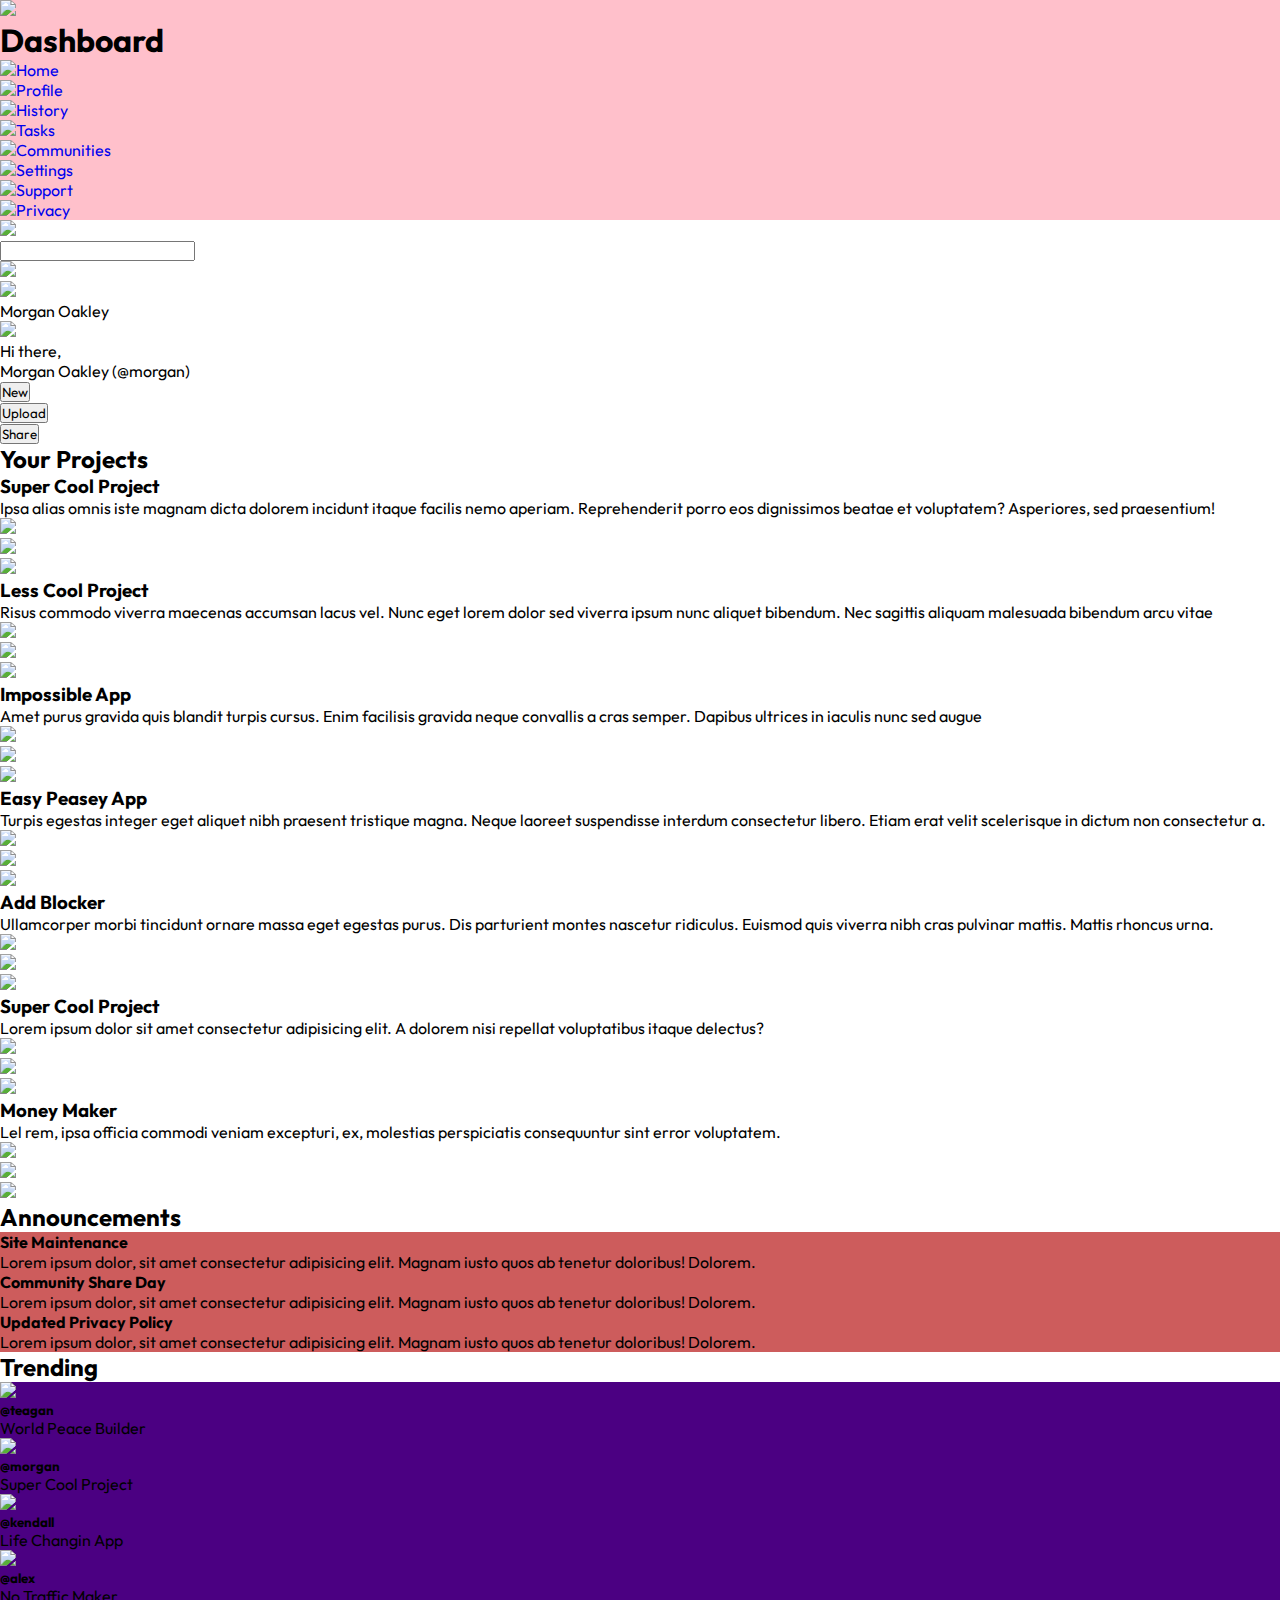
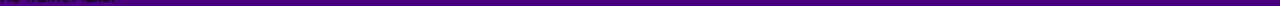
==== older.html @ d9babbaa "." ====
<!DOCTYPE html>
<html lang="en">
<head>
    <meta charset="UTF-8">
    <meta http-equiv="X-UA-Compatible" content="IE=edge">
    <meta name="viewport" content="width=device-width, initial-scale=1.0">
    <title>Danny's Dash</title>
    <link rel="stylesheet" href="styles.css">
    <link rel="preconnect" href="https://fonts.googleapis.com">
    <link rel="preconnect" href="https://fonts.gstatic.com" crossorigin>
    <link href="https://fonts.googleapis.com/css2?family=Outfit:wght@300;400;600&display=swap" rel="stylesheet">
</head>
<body>
    <div class="outer-container">
        <aside class="sidebar">
            <img src="#" class="logo">
            <h1>Dashboard</h1>
            <ul class="top-list">
                <li><img src="#"><a href="#">Home</a></li>
                <li><img src="#"><a href="#">Profile</a></li>
                <li><img src="#"><a href="#">History</a></li>
                <li><img src="#"><a href="#">Tasks</a></li>
                <li><img src="#"><a href="#">Communities</a></li>
            </ul>
            <ul class="bottom-list">
                <li><img src="#"><a href="#">Settings</a></li>
                <li><img src="#"><a href="#">Support</a></li>
                <li><img src="#"><a href="#">Privacy</a></li>
            </ul>
        </aside>
        <div class="inner-container">
            <header class="navbar-top">
                <ul>
                    <li><img src="#" class="search-icon"></li>
                    <li> <input type="text" class="search-bar"></li>
                    <li><img src="#" class="notification-bell"></li>
                    <li><img src="#" class="profile-pic"></li>
                    <li class="name">Morgan Oakley</li>
                </ul>
            </header>

            <header class="navbar-bottom">
                <ul>
                    <li><img src="#" class="profile-pic"></li>
                    <li class="greeting">Hi there,</li>
                    <li>Morgan Oakley (@morgan)</li>
                    <li><button>New</button></li>
                    <li><button>Upload</button></li>
                    <li><button>Share</button></li>
                </ul>
            </header>

            <main>
                <h2>Your Projects</h2>
                <div class="projects-container">
                    
                    <div class="card">
                        <h3>Super Cool Project</h3>
                        <p>Ipsa alias omnis iste magnam dicta dolorem incidunt itaque facilis nemo aperiam. Reprehenderit porro eos dignissimos beatae et voluptatem? Asperiores, sed praesentium!</p>
                        <ul>
                            <li><img src="#" class="card-icon"></li>
                            <li><img src="#" class="card-icon"></li>
                            <li><img src="#" class="card-icon"></li>
                        </ul>
                    </div>
                    <div class="card">
                        <h3>Less Cool Project</h3>
                        <p>Risus commodo viverra maecenas accumsan lacus vel. Nunc eget lorem dolor sed viverra ipsum nunc aliquet bibendum. Nec sagittis aliquam malesuada bibendum arcu vitae</p>
                        <ul>
                            <li><img src="#" class="card-icon"></li>
                            <li><img src="#" class="card-icon"></li>
                            <li><img src="#" class="card-icon"></li>
                        </ul>
                    </div>
                    <div class="card">
                        <h3>Impossible App</h3>
                        <p>Amet purus gravida quis blandit turpis cursus. Enim facilisis gravida neque convallis a cras semper. Dapibus ultrices in iaculis nunc sed augue</p>
                        <ul>
                            <li><img src="#" class="card-icon"></li>
                            <li><img src="#" class="card-icon"></li>
                            <li><img src="#" class="card-icon"></li>
                        </ul>
                    </div>
                    <div class="card">
                        <h3>Easy Peasey App</h3>
                        <p>Turpis egestas integer eget aliquet nibh praesent tristique magna. Neque laoreet suspendisse interdum consectetur libero. Etiam erat velit scelerisque in dictum non consectetur a.</p>
                        <ul>
                            <li><img src="#" class="card-icon"></li>
                            <li><img src="#" class="card-icon"></li>
                            <li><img src="#" class="card-icon"></li>
                        </ul>
                    </div>
                    <div class="card">
                        <h3>Add Blocker</h3>
                        <p>Ullamcorper morbi tincidunt ornare massa eget egestas purus. Dis parturient montes nascetur ridiculus. Euismod quis viverra nibh cras pulvinar mattis. Mattis rhoncus urna.</p>
                        <ul>
                            <li><img src="#" class="card-icon"></li>
                            <li><img src="#" class="card-icon"></li>
                            <li><img src="#" class="card-icon"></li>
                        </ul>
                    </div>
                    <div class="card">
                        <h3>Super Cool Project</h3>
                        <p>Lorem ipsum dolor sit amet consectetur adipisicing elit. A dolorem nisi repellat voluptatibus itaque delectus?</p>
                        <ul>
                            <li><img src="#" class="card-icon"></li>
                            <li><img src="#" class="card-icon"></li>
                            <li><img src="#" class="card-icon"></li>
                        </ul>
                    </div>
                    <div class="card">
                        <h3>Money Maker</h3>
                        <p>Lel rem, ipsa officia commodi veniam excepturi, ex, molestias perspiciatis consequuntur sint error voluptatem.</p>
                        <ul>
                            <li><img src="#" class="card-icon"></li>
                            <li><img src="#" class="card-icon"></li>
                            <li><img src="#" class="card-icon"></li>
                        </ul>
                    </div>
                </div>

                <h2>Announcements</h2>
                <div class="announcements">
                    
                    <ul>
                        <li>
                            <h4>Site Maintenance</h4>
                            <p>Lorem ipsum dolor, sit amet consectetur adipisicing elit. Magnam iusto quos ab tenetur doloribus! Dolorem.</p>
                        </li>
                        <li>
                            <h4>Community Share Day</h4>
                            <p>Lorem ipsum dolor, sit amet consectetur adipisicing elit. Magnam iusto quos ab tenetur doloribus! Dolorem.</p>
                        </li>
                        <li>
                            <h4>Updated Privacy Policy</h4>
                            <p>Lorem ipsum dolor, sit amet consectetur adipisicing elit. Magnam iusto quos ab tenetur doloribus! Dolorem.</p>
                        </li>
                    </ul>
                </div>

                <h2>Trending</h2>
                <div class="trending">
                        <li><img src="#" class="p-photo"></li>
                        <h5>@teagan</h5>
                        <p>World Peace Builder</p>
                    </ul>
                    <ul>
                        <li><img src="#" class="p-photo"></li>
                        <h5>@morgan</h5>
                        <p>Super Cool Project</p>
                    </ul>
                    <ul>
                        <li><img src="#" class="p-photo"></li>
                        <h5>@kendall</h5>
                        <p>Life Changin App</p>
                    </ul>
                    <ul>
                        <li><img src="#" class="p-photo"></li>
                        <h5>@alex</h5>
                        <p>No Traffic Maker</p>
                    </ul>
                </div>
            </div>
        </main>

    </div>
</body>
</html>
---- styles.css ----
*{
    margin: 0;
    padding: 0;
    box-sizing: border-box;
    font-family: 'Outfit', sans-serif;
    list-style: none;
    text-decoration: none;
}

.outside{
    display: grid;
    grid-template-columns: 250px 1fr;
    grid-template-rows: 150px 1fr;
    height: 100vh;
}

.sidebar{
    background-color: pink;
    grid-column: 1/2;
    grid-row:1/3;
}

.search-section{
    background-color: gray;
    grid-row: 1/2;
    grid-column: 2/3;
}

.content{
    background-color: rgb(219, 248, 219);
    display: grid;
    grid-template-columns: 3fr 1fr;
    grid-template-rows: 50% 50%;
}

.projects{
    background-color: hotpink;
    grid-column: 1/2;
    grid-row: 1/3;
}

.announcements{
    background-color: indianred;
    grid-column: 2/3;
}

.trending{
    background-color: indigo;
    grid-row: 2/3;
}
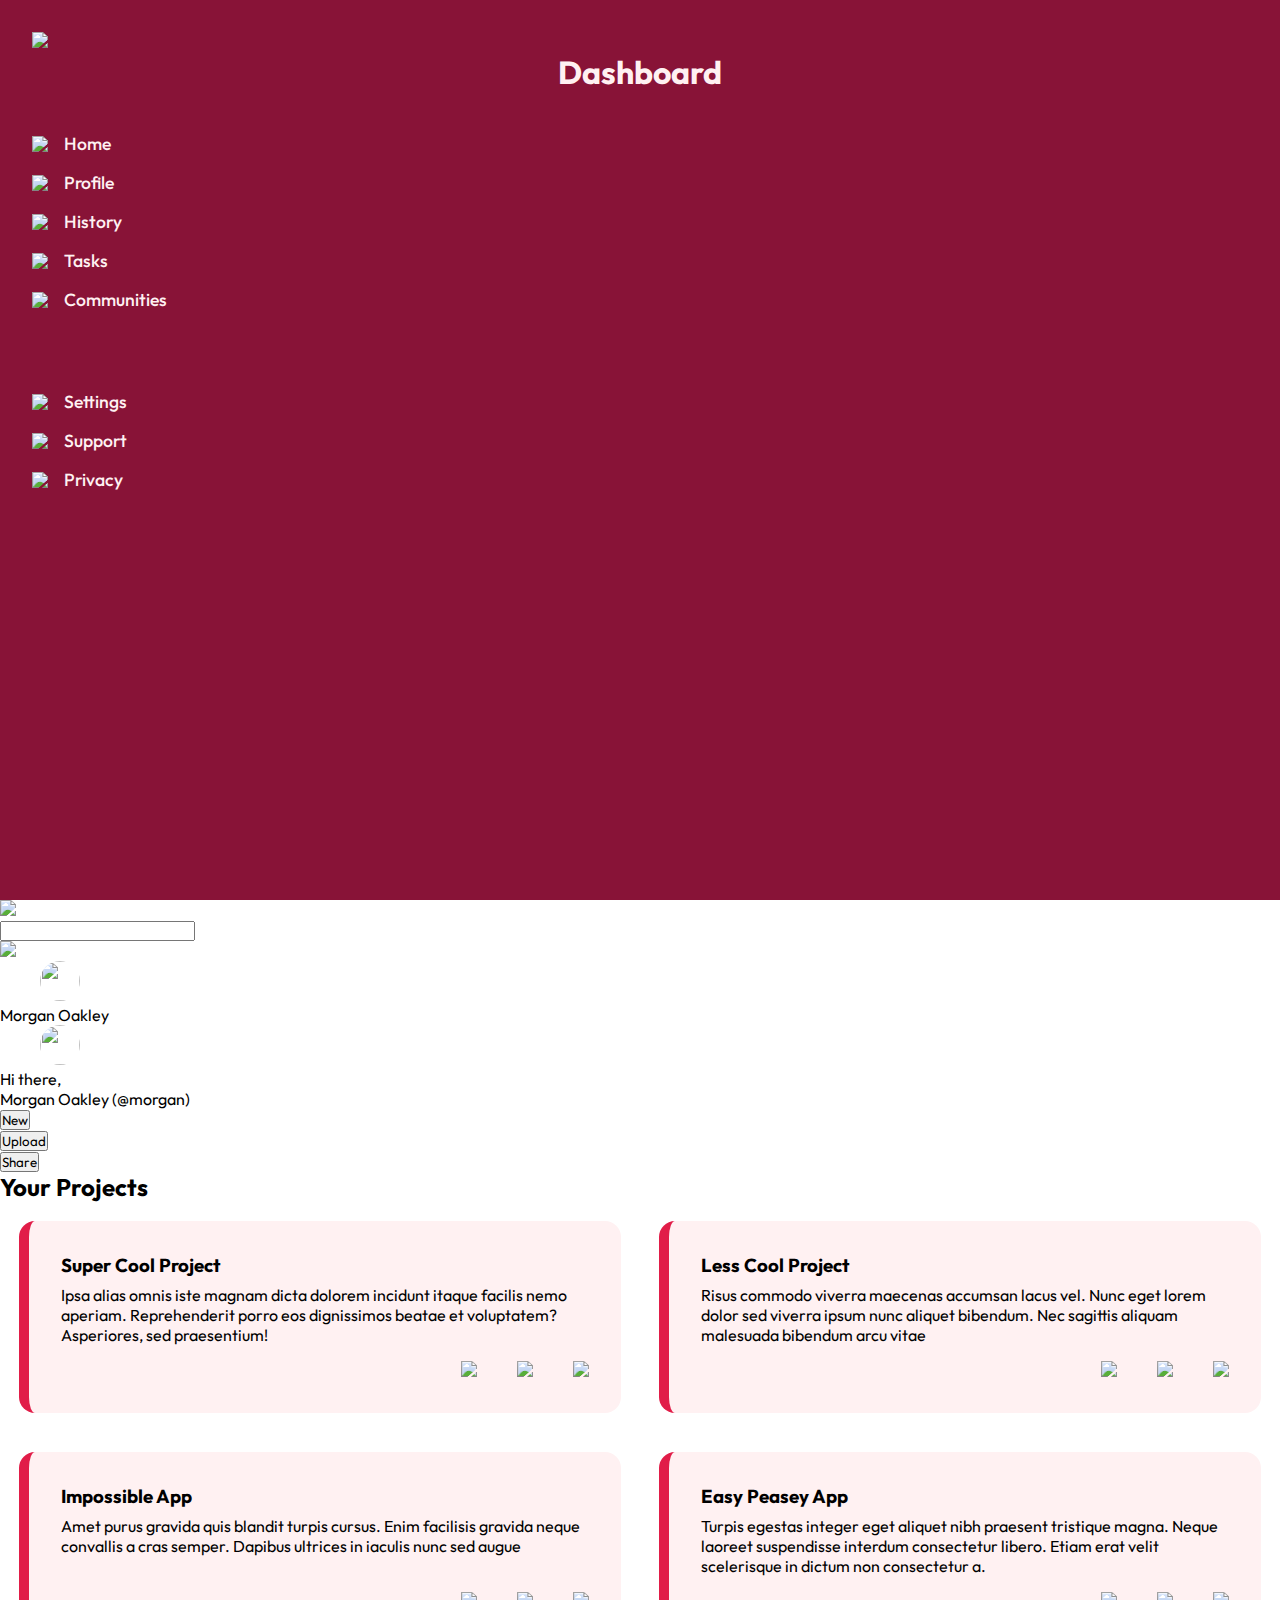
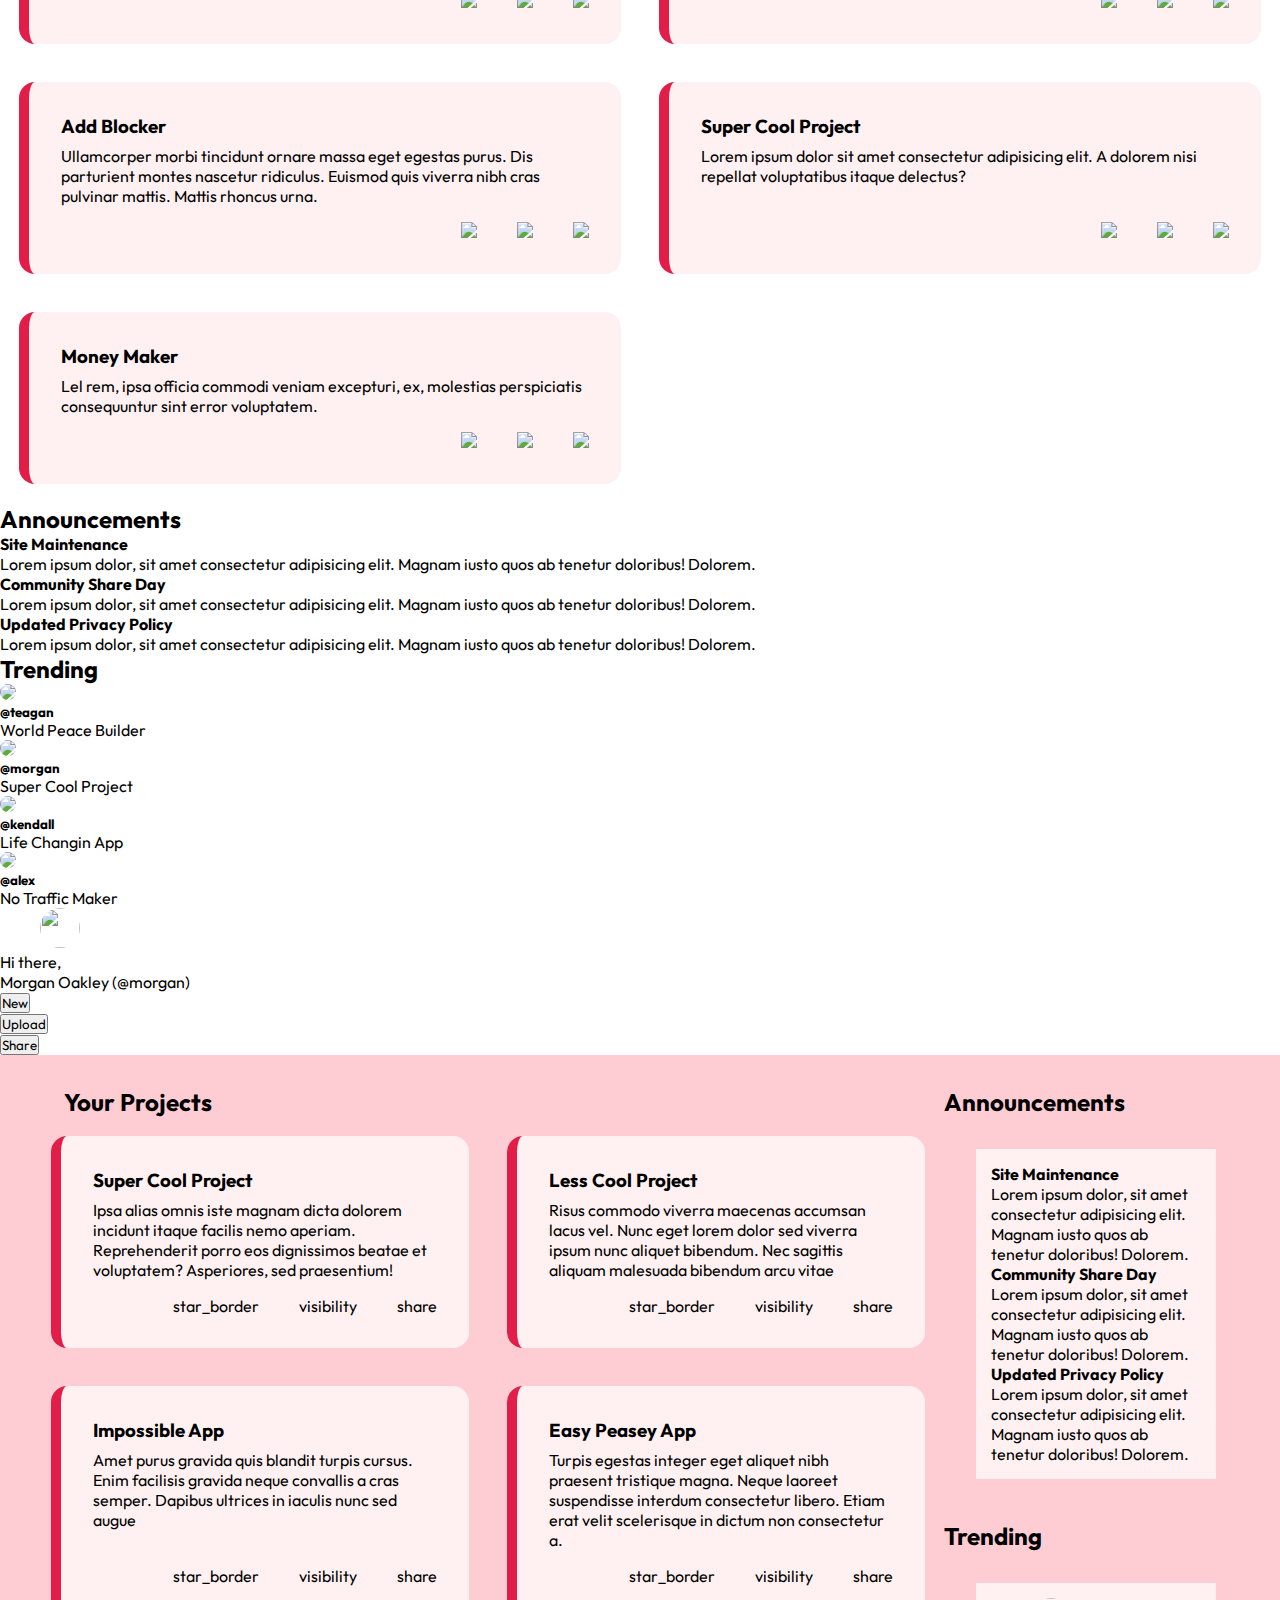
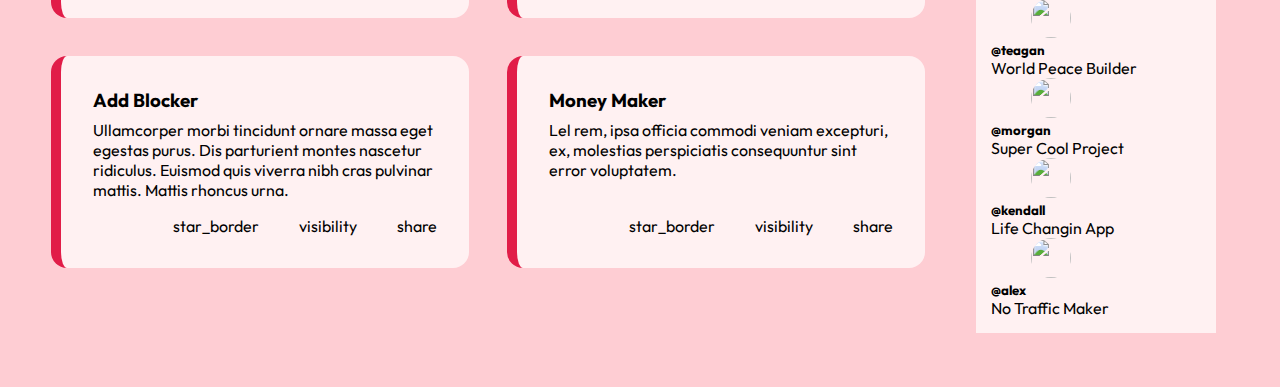
==== commit 14e2c774: "." ====
--- a/older.html
+++ b/older.html
@@ -165,4 +165,130 @@
 
     </div>
 </body>
-</html>+</html>
+
+
+<ul>
+    <div class="profile-section">
+        <li><img src="https://mir-s3-cdn-cf.behance.net/project_modules/disp/06fbe298931623.5ee79b6a90221.jpg" class="profile-pic"></li>
+        <li class="greeting">Hi there,</li>
+        <li class="username">Morgan Oakley (@morgan)</li>
+    </div>
+    <li><button>New</button></li>
+    <li><button>Upload</button></li>
+    <li><button>Share</button></li>
+</ul>
+
+<div class="content">
+    <div class="projects">
+        <h2>Your Projects</h2>
+        <div class="projects-container">
+            
+            <div class="card">
+                <h3>Super Cool Project</h3>
+                <p>Ipsa alias omnis iste magnam dicta dolorem incidunt itaque facilis nemo aperiam. Reprehenderit porro eos dignissimos beatae et voluptatem? Asperiores, sed praesentium!</p>
+                <ul>
+                    <li><span class="material-icons">star_border</span></li>
+                    <li><span class="material-icons">visibility</span></li>
+                    <li><span class="material-icons">share</span></li>
+                </ul>
+            </div>
+            <div class="card">
+                <h3>Less Cool Project</h3>
+                <p>Risus commodo viverra maecenas accumsan lacus vel. Nunc eget lorem dolor sed viverra ipsum nunc aliquet bibendum. Nec sagittis aliquam malesuada bibendum arcu vitae</p>
+                <ul>
+                    <li><span class="material-icons">star_border</span></li>
+                    <li><span class="material-icons">visibility</span></li>
+                    <li><span class="material-icons">share</span></li>
+                </ul>
+            </div>
+            <div class="card">
+                <h3>Impossible App</h3>
+                <p>Amet purus gravida quis blandit turpis cursus. Enim facilisis gravida neque convallis a cras semper. Dapibus ultrices in iaculis nunc sed augue</p>
+                <ul>
+                    <li><span class="material-icons">star_border</span></li>
+                    <li><span class="material-icons">visibility</span></li>
+                    <li><span class="material-icons">share</span></li>
+                </ul>
+            </div>
+            <div class="card">
+                <h3>Easy Peasey App</h3>
+                <p>Turpis egestas integer eget aliquet nibh praesent tristique magna. Neque laoreet suspendisse interdum consectetur libero. Etiam erat velit scelerisque in dictum non consectetur a.</p>
+                <ul>
+                    <li><span class="material-icons">star_border</span></li>
+                    <li><span class="material-icons">visibility</span></li>
+                    <li><span class="material-icons">share</span></li>
+                </ul>
+            </div>
+            <div class="card">
+                <h3>Add Blocker</h3>
+                <p>Ullamcorper morbi tincidunt ornare massa eget egestas purus. Dis parturient montes nascetur ridiculus. Euismod quis viverra nibh cras pulvinar mattis. Mattis rhoncus urna.</p>
+                <ul>
+                    <li><span class="material-icons">star_border</span></li>
+                    <li><span class="material-icons">visibility</span></li>
+                    <li><span class="material-icons">share</span></li>
+                </ul>
+            </div>
+            <div class="card">
+                <h3>Money Maker</h3>
+                <p>Lel rem, ipsa officia commodi veniam excepturi, ex, molestias perspiciatis consequuntur sint error voluptatem.</p>
+                <ul>
+                    <li><span class="material-icons">star_border</span></li>
+                    <li><span class="material-icons">visibility</span></li>
+                    <li><span class="material-icons">share</span></li>
+                </ul>
+            </div>
+        </div>
+    </div>
+
+    <div class="announcements">
+        <h2>Announcements</h2>
+        <div class="in-announcements">
+            
+            <ul>
+                <li>
+                    <h4>Site Maintenance</h4>
+                    <p>Lorem ipsum dolor, sit amet consectetur adipisicing elit. Magnam iusto quos ab tenetur doloribus! Dolorem.</p>
+                </li>
+                <li>
+                    <h4>Community Share Day</h4>
+                    <p>Lorem ipsum dolor, sit amet consectetur adipisicing elit. Magnam iusto quos ab tenetur doloribus! Dolorem.</p>
+                </li>
+                <li>
+                    <h4>Updated Privacy Policy</h4>
+                    <p>Lorem ipsum dolor, sit amet consectetur adipisicing elit. Magnam iusto quos ab tenetur doloribus! Dolorem.</p>
+                </li>
+            </ul>
+        </div>
+    </div>
+
+
+    <!-- Inserted other code here -->
+    <div class="trending">
+        <h2>Trending</h2>
+        <div class="in-trending">
+                <li><img src="https://mir-s3-cdn-cf.behance.net/project_modules/disp/2e80bb98931623.5ee79b6a8f342.jpg" class="profile-pic"></li>
+                <h5>@teagan</h5>
+                <p>World Peace Builder</p>
+            </ul>
+            <ul>
+                <li><img src="https://mir-s3-cdn-cf.behance.net/project_modules/disp/06fbe298931623.5ee79b6a90221.jpg" class="profile-pic"></li>
+                <h5>@morgan</h5>
+                <p>Super Cool Project</p>
+            </ul>
+            <ul>
+                <li><img src="https://mir-s3-cdn-cf.behance.net/project_modules/disp/8394f798931623.5ee79b6a909ea.jpg" class="profile-pic"></li>
+                <h5>@kendall</h5>
+                <p>Life Changin App</p>
+            </ul>
+            <ul>
+                <li><img src="https://mir-s3-cdn-cf.behance.net/project_modules/disp/baa20698931623.5ee79b6a8ec2b.jpg" class="profile-pic"></li>
+                <h5>@alex</h5>
+                <p>No Traffic Maker</p>
+            </ul>
+        </div>
+    </div>
+</div>
+</div>
+</body>
+</html>
--- a/styles.css
+++ b/styles.css
@@ -1,3 +1,19 @@
+/* Establishing colour palet */
+:root{
+    --white: #fff1f2;
+    --mid-white: #ffe4e6;
+    --light-pink:#fecdd3;
+    --mid-pink: #fda4af;
+    --dark-pink:#fb7185;
+    --light-red: #f43f5e;
+    --light-mid-red:#e11d48;
+    --mid-red: #be123c;
+    --mid-dark-red: #9f1239;
+    --dark-red: #881337;
+    --shadow: 0 4px 6px -1px rgb(0 0 0 / 0.1), 0 2px 4px -2px rgb(0 0 0 / 0.1);
+}
+
+/* basic presets */
 *{
     margin: 0;
     padding: 0;
@@ -7,44 +23,305 @@
     text-decoration: none;
 }
 
+/* Making the nav and header fixed on the screen */
 .outside{
     display: grid;
     grid-template-columns: 250px 1fr;
-    grid-template-rows: 150px 1fr;
+    grid-template-rows: auto 1fr;
     height: 100vh;
-}
+    position: fixed;
+}
+
+/* Start of sidebar (nav) styling. Way too much repetition which should be fixed*/
 
 .sidebar{
-    background-color: pink;
+    height: 100vh;
     grid-column: 1/2;
     grid-row:1/3;
-}
-
+    font-weight: 500;
+    color: white;
+    background-color: var(--dark-red);
+    padding: 2rem;
+}
+
+.sidebar h1{
+    display: flex;
+    justify-content: center;
+    align-items: center;
+    color: var(--white);
+    font-size: 2rem;
+    margin-bottom: 2.5rem;
+}
+
+.sidebar a{
+    color: var(--white);
+}
+
+/* Simple animation I treid out */
+.sidebar li{
+    transition: ease-in-out 200ms;
+}
+
+.sidebar li:hover{
+    margin-left: 7px;
+    font-weight: 800;
+}
+
+.sidebar h1 span{
+    font-size: 3rem;
+}
+
+.sidebar .top-list{
+    display: grid;
+    grid-template-rows: repeat(6, 1fr);
+    margin-bottom: 2.5rem;
+    font-size: 1.1rem;
+    row-gap: 1rem;
+}
+
+.top-list li{
+    display: flex;
+    justify-content: flex-start;
+    align-items: center;
+    gap: 1rem;
+}
+
+.sidebar .bottom-list{
+    display: grid;
+    grid-template-rows: repeat(6, 1fr);
+    margin-bottom: 2.5rem;
+    font-size: 1.1rem;
+    row-gap: 1rem;
+}
+
+.bottom-list li{
+    display: flex;
+    justify-content: flex-start;
+    align-items: center;
+    gap: 1rem;
+}
+
+/* Start of header or search section styling*/
 .search-section{
-    background-color: gray;
+    background-color:var(--mid-white);
+    z-index: 9;
+    padding: 1.5rem 3rem;
+    box-shadow: var(--shadow);
+}
+
+.search-top{
+    display: grid;
+    grid-template-columns: 1fr max-content;
+    margin-bottom: 2.5rem;
+}
+
+.search{
+    grid-column: 1/2;
+    display: flex;
+    align-items: center;
+    margin-right: auto;
+    width: 100%;
+}
+
+.search .material-icons{
+    display: flex;
+    justify-content: flex-end;
+    align-items: center;
+    font-size: 1.2rem;
+    font-weight: 800;
+}
+
+.account{
+    grid-column: 2/3;
+    display: flex;
+    justify-content: flex-end;
+    align-items: center;
+    font-size: 1.2rem;
+    font-weight: 800;
+}
+
+.account span{
+    display: flex;
+    justify-content: flex-end;
+    align-items: center;
+    font-size: 1.2rem;
+    font-weight: 800;
+    border: none;
+    appearance: none;
+    outline: none;
+    background: none;
+    cursor: pointer;
+}
+
+.search-top input{
+    display: inline-block;
+    border: 0;
+    background-color: var(--white);
+    padding: 0.75em 2em;
+    outline-color: var(--dark-pink);
+    margin-left: 1.25rem;
+    border-radius: 99em;
+    width: 700px;
+}
+
+
+.search-section button{
+    grid-column: 2/3;
     grid-row: 1/2;
-    grid-column: 2/3;
-}
-
+    align-items: center;
+    background-color: var(--dark-red);
+    text-align: center;
+    padding: 8px 16px 8px 16px;
+    color: var(--white);
+    border-style: none;
+    border-radius: 1rem;
+}
+
+.profile-pic{
+    height: 40px;
+    width: 40px;
+    border-radius: 3rem;
+    margin: 0 1rem 0 2.5rem;
+}
+
+/* Header bottom */
+
+.search-bottom {
+    display: flex;
+    justify-content: space-between;
+    align-items: center;
+  }
+  
+  .profile {
+    display: flex;
+    align-items: center;
+    gap: 1rem;
+  }
+  
+  .profile .profile-photo {
+    width: 75px;
+    height: 75px;
+    border-radius: 3rem;
+  }
+  
+  .profile .greeting {
+    font-weight: 800;
+    margin-bottom: 0.4rem;
+  }
+  
+  .profile .name {
+    font-size: 1.6rem;
+    font-weight: 800;
+  }
+  
+  .buttons {
+    display: flex;
+    justify-content: flex-end;
+    align-items: center;
+    gap: 2rem;
+  }
+  
+  .buttons button {
+    background-color: var(--dark-red);
+    color: var(--white);
+    font-weight: 700;
+    padding: 0.75em 2.3em;
+    border-radius: 99em;
+    font-size: 1rem;
+    cursor: pointer;
+    transition: ease-in-out 200ms;
+  }
+  
+  .buttons button:hover{
+      margin-bottom: 3px;
+  }
+
+
+
+/* Overriding the fixed positioning to allow content to overflow and scroll*/
 .content{
-    background-color: rgb(219, 248, 219);
+    background-color: var(--light-pink);
     display: grid;
     grid-template-columns: 3fr 1fr;
     grid-template-rows: 50% 50%;
-}
-
+    position: relative;
+    overflow: scroll;
+    padding: 2rem;
+}
+
+/* Start of overflow content styling*/
 .projects{
-    background-color: hotpink;
+    background-color: var(--light-pink);
     grid-column: 1/2;
     grid-row: 1/3;
 }
 
-.announcements{
-    background-color: indianred;
+.projects h2{
+    margin-left: 2rem;
+    margin-bottom: 0;
+}
+
+.projects-container{
+    display: grid;
+    grid-template-columns: 1fr 1fr;
+}
+
+.card{
+    border-left: 10px solid var(--light-mid-red);
+    padding: 2rem;
+    background-color: var(--white);
+    border-radius: 1rem;
+    margin: 1.2rem;
+    display: flex;
+    flex-direction: column;
+}
+
+.card h3{
+    margin-bottom: .5rem;
+}
+
+.card ul{
+    margin-top: auto;
+    align-self: flex-end;
+    display: flex;
+    justify-content: flex-end;
+    align-items: center;
+    gap: 1.5rem;
+}
+
+.card p{
+    margin-bottom: 1rem;
+}
+
+.card li{
+    gap: 1rem;
+    margin-left: 1rem;
+}
+
+.anouncements{
     grid-column: 2/3;
 }
 
+.in-announcements{
+    background-color: var(--white);
+    grid-column: 2/3;
+    padding: 15px;
+    margin: 2rem;
+}
+
 .trending{
-    background-color: indigo;
     grid-row: 2/3;
-}+}
+
+.in-trending{
+    background-color: var(--white);
+    grid-row: 2/3;
+    padding: 15px;
+    margin: 2rem;
+}
+
+.p-photo{
+    border-radius: 3rem;
+
+}
+
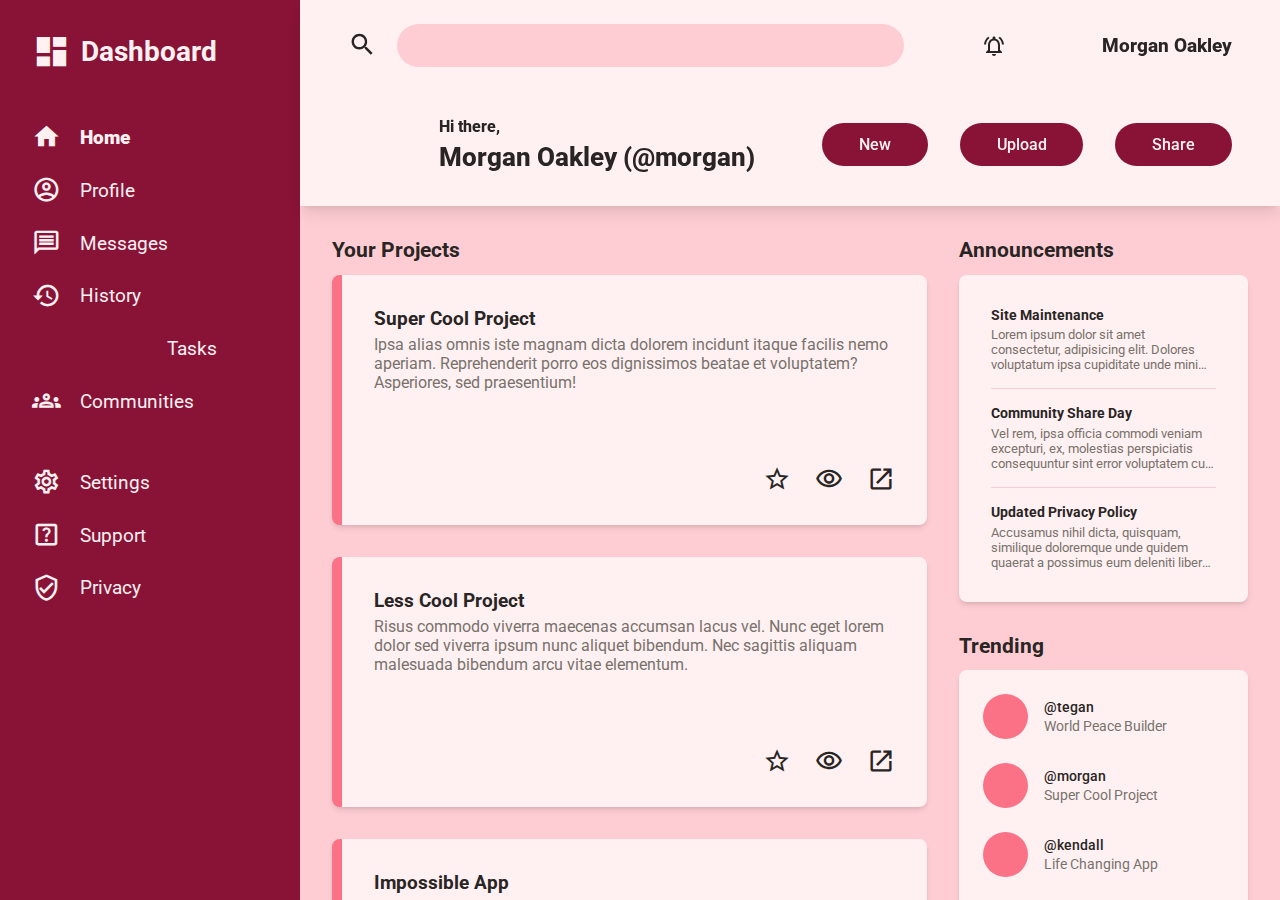
==== commit d3d85172: "." ====
--- a/older.html
+++ b/older.html
@@ -1,294 +1,273 @@
 <!DOCTYPE html>
 <html lang="en">
-<head>
-    <meta charset="UTF-8">
-    <meta http-equiv="X-UA-Compatible" content="IE=edge">
-    <meta name="viewport" content="width=device-width, initial-scale=1.0">
-    <title>Danny's Dash</title>
-    <link rel="stylesheet" href="styles.css">
-    <link rel="preconnect" href="https://fonts.googleapis.com">
-    <link rel="preconnect" href="https://fonts.gstatic.com" crossorigin>
-    <link href="https://fonts.googleapis.com/css2?family=Outfit:wght@300;400;600&display=swap" rel="stylesheet">
-</head>
-<body>
-    <div class="outer-container">
-        <aside class="sidebar">
-            <img src="#" class="logo">
-            <h1>Dashboard</h1>
-            <ul class="top-list">
-                <li><img src="#"><a href="#">Home</a></li>
-                <li><img src="#"><a href="#">Profile</a></li>
-                <li><img src="#"><a href="#">History</a></li>
-                <li><img src="#"><a href="#">Tasks</a></li>
-                <li><img src="#"><a href="#">Communities</a></li>
-            </ul>
-            <ul class="bottom-list">
-                <li><img src="#"><a href="#">Settings</a></li>
-                <li><img src="#"><a href="#">Support</a></li>
-                <li><img src="#"><a href="#">Privacy</a></li>
-            </ul>
-        </aside>
-        <div class="inner-container">
-            <header class="navbar-top">
-                <ul>
-                    <li><img src="#" class="search-icon"></li>
-                    <li> <input type="text" class="search-bar"></li>
-                    <li><img src="#" class="notification-bell"></li>
-                    <li><img src="#" class="profile-pic"></li>
-                    <li class="name">Morgan Oakley</li>
-                </ul>
-            </header>
-
-            <header class="navbar-bottom">
-                <ul>
-                    <li><img src="#" class="profile-pic"></li>
-                    <li class="greeting">Hi there,</li>
-                    <li>Morgan Oakley (@morgan)</li>
-                    <li><button>New</button></li>
-                    <li><button>Upload</button></li>
-                    <li><button>Share</button></li>
-                </ul>
-            </header>
-
-            <main>
-                <h2>Your Projects</h2>
-                <div class="projects-container">
-                    
-                    <div class="card">
-                        <h3>Super Cool Project</h3>
-                        <p>Ipsa alias omnis iste magnam dicta dolorem incidunt itaque facilis nemo aperiam. Reprehenderit porro eos dignissimos beatae et voluptatem? Asperiores, sed praesentium!</p>
-                        <ul>
-                            <li><img src="#" class="card-icon"></li>
-                            <li><img src="#" class="card-icon"></li>
-                            <li><img src="#" class="card-icon"></li>
-                        </ul>
-                    </div>
-                    <div class="card">
-                        <h3>Less Cool Project</h3>
-                        <p>Risus commodo viverra maecenas accumsan lacus vel. Nunc eget lorem dolor sed viverra ipsum nunc aliquet bibendum. Nec sagittis aliquam malesuada bibendum arcu vitae</p>
-                        <ul>
-                            <li><img src="#" class="card-icon"></li>
-                            <li><img src="#" class="card-icon"></li>
-                            <li><img src="#" class="card-icon"></li>
-                        </ul>
-                    </div>
-                    <div class="card">
-                        <h3>Impossible App</h3>
-                        <p>Amet purus gravida quis blandit turpis cursus. Enim facilisis gravida neque convallis a cras semper. Dapibus ultrices in iaculis nunc sed augue</p>
-                        <ul>
-                            <li><img src="#" class="card-icon"></li>
-                            <li><img src="#" class="card-icon"></li>
-                            <li><img src="#" class="card-icon"></li>
-                        </ul>
-                    </div>
-                    <div class="card">
-                        <h3>Easy Peasey App</h3>
-                        <p>Turpis egestas integer eget aliquet nibh praesent tristique magna. Neque laoreet suspendisse interdum consectetur libero. Etiam erat velit scelerisque in dictum non consectetur a.</p>
-                        <ul>
-                            <li><img src="#" class="card-icon"></li>
-                            <li><img src="#" class="card-icon"></li>
-                            <li><img src="#" class="card-icon"></li>
-                        </ul>
-                    </div>
-                    <div class="card">
-                        <h3>Add Blocker</h3>
-                        <p>Ullamcorper morbi tincidunt ornare massa eget egestas purus. Dis parturient montes nascetur ridiculus. Euismod quis viverra nibh cras pulvinar mattis. Mattis rhoncus urna.</p>
-                        <ul>
-                            <li><img src="#" class="card-icon"></li>
-                            <li><img src="#" class="card-icon"></li>
-                            <li><img src="#" class="card-icon"></li>
-                        </ul>
-                    </div>
-                    <div class="card">
-                        <h3>Super Cool Project</h3>
-                        <p>Lorem ipsum dolor sit amet consectetur adipisicing elit. A dolorem nisi repellat voluptatibus itaque delectus?</p>
-                        <ul>
-                            <li><img src="#" class="card-icon"></li>
-                            <li><img src="#" class="card-icon"></li>
-                            <li><img src="#" class="card-icon"></li>
-                        </ul>
-                    </div>
-                    <div class="card">
-                        <h3>Money Maker</h3>
-                        <p>Lel rem, ipsa officia commodi veniam excepturi, ex, molestias perspiciatis consequuntur sint error voluptatem.</p>
-                        <ul>
-                            <li><img src="#" class="card-icon"></li>
-                            <li><img src="#" class="card-icon"></li>
-                            <li><img src="#" class="card-icon"></li>
-                        </ul>
-                    </div>
-                </div>
-
-                <h2>Announcements</h2>
-                <div class="announcements">
-                    
-                    <ul>
-                        <li>
-                            <h4>Site Maintenance</h4>
-                            <p>Lorem ipsum dolor, sit amet consectetur adipisicing elit. Magnam iusto quos ab tenetur doloribus! Dolorem.</p>
-                        </li>
-                        <li>
-                            <h4>Community Share Day</h4>
-                            <p>Lorem ipsum dolor, sit amet consectetur adipisicing elit. Magnam iusto quos ab tenetur doloribus! Dolorem.</p>
-                        </li>
-                        <li>
-                            <h4>Updated Privacy Policy</h4>
-                            <p>Lorem ipsum dolor, sit amet consectetur adipisicing elit. Magnam iusto quos ab tenetur doloribus! Dolorem.</p>
-                        </li>
-                    </ul>
-                </div>
-
-                <h2>Trending</h2>
-                <div class="trending">
-                        <li><img src="#" class="p-photo"></li>
-                        <h5>@teagan</h5>
-                        <p>World Peace Builder</p>
-                    </ul>
-                    <ul>
-                        <li><img src="#" class="p-photo"></li>
-                        <h5>@morgan</h5>
-                        <p>Super Cool Project</p>
-                    </ul>
-                    <ul>
-                        <li><img src="#" class="p-photo"></li>
-                        <h5>@kendall</h5>
-                        <p>Life Changin App</p>
-                    </ul>
-                    <ul>
-                        <li><img src="#" class="p-photo"></li>
-                        <h5>@alex</h5>
-                        <p>No Traffic Maker</p>
-                    </ul>
-                </div>
-            </div>
-        </main>
-
-    </div>
-</body>
-</html>
-
-
-<ul>
-    <div class="profile-section">
-        <li><img src="https://mir-s3-cdn-cf.behance.net/project_modules/disp/06fbe298931623.5ee79b6a90221.jpg" class="profile-pic"></li>
-        <li class="greeting">Hi there,</li>
-        <li class="username">Morgan Oakley (@morgan)</li>
-    </div>
-    <li><button>New</button></li>
-    <li><button>Upload</button></li>
-    <li><button>Share</button></li>
-</ul>
-
-<div class="content">
-    <div class="projects">
-        <h2>Your Projects</h2>
-        <div class="projects-container">
-            
-            <div class="card">
-                <h3>Super Cool Project</h3>
-                <p>Ipsa alias omnis iste magnam dicta dolorem incidunt itaque facilis nemo aperiam. Reprehenderit porro eos dignissimos beatae et voluptatem? Asperiores, sed praesentium!</p>
-                <ul>
-                    <li><span class="material-icons">star_border</span></li>
-                    <li><span class="material-icons">visibility</span></li>
-                    <li><span class="material-icons">share</span></li>
-                </ul>
-            </div>
-            <div class="card">
-                <h3>Less Cool Project</h3>
-                <p>Risus commodo viverra maecenas accumsan lacus vel. Nunc eget lorem dolor sed viverra ipsum nunc aliquet bibendum. Nec sagittis aliquam malesuada bibendum arcu vitae</p>
-                <ul>
-                    <li><span class="material-icons">star_border</span></li>
-                    <li><span class="material-icons">visibility</span></li>
-                    <li><span class="material-icons">share</span></li>
-                </ul>
-            </div>
-            <div class="card">
-                <h3>Impossible App</h3>
-                <p>Amet purus gravida quis blandit turpis cursus. Enim facilisis gravida neque convallis a cras semper. Dapibus ultrices in iaculis nunc sed augue</p>
-                <ul>
-                    <li><span class="material-icons">star_border</span></li>
-                    <li><span class="material-icons">visibility</span></li>
-                    <li><span class="material-icons">share</span></li>
-                </ul>
-            </div>
-            <div class="card">
-                <h3>Easy Peasey App</h3>
-                <p>Turpis egestas integer eget aliquet nibh praesent tristique magna. Neque laoreet suspendisse interdum consectetur libero. Etiam erat velit scelerisque in dictum non consectetur a.</p>
-                <ul>
-                    <li><span class="material-icons">star_border</span></li>
-                    <li><span class="material-icons">visibility</span></li>
-                    <li><span class="material-icons">share</span></li>
-                </ul>
-            </div>
-            <div class="card">
-                <h3>Add Blocker</h3>
-                <p>Ullamcorper morbi tincidunt ornare massa eget egestas purus. Dis parturient montes nascetur ridiculus. Euismod quis viverra nibh cras pulvinar mattis. Mattis rhoncus urna.</p>
-                <ul>
-                    <li><span class="material-icons">star_border</span></li>
-                    <li><span class="material-icons">visibility</span></li>
-                    <li><span class="material-icons">share</span></li>
-                </ul>
-            </div>
-            <div class="card">
-                <h3>Money Maker</h3>
-                <p>Lel rem, ipsa officia commodi veniam excepturi, ex, molestias perspiciatis consequuntur sint error voluptatem.</p>
-                <ul>
-                    <li><span class="material-icons">star_border</span></li>
-                    <li><span class="material-icons">visibility</span></li>
-                    <li><span class="material-icons">share</span></li>
-                </ul>
-            </div>
-        </div>
-    </div>
-
-    <div class="announcements">
-        <h2>Announcements</h2>
-        <div class="in-announcements">
-            
-            <ul>
-                <li>
-                    <h4>Site Maintenance</h4>
-                    <p>Lorem ipsum dolor, sit amet consectetur adipisicing elit. Magnam iusto quos ab tenetur doloribus! Dolorem.</p>
-                </li>
-                <li>
-                    <h4>Community Share Day</h4>
-                    <p>Lorem ipsum dolor, sit amet consectetur adipisicing elit. Magnam iusto quos ab tenetur doloribus! Dolorem.</p>
-                </li>
-                <li>
-                    <h4>Updated Privacy Policy</h4>
-                    <p>Lorem ipsum dolor, sit amet consectetur adipisicing elit. Magnam iusto quos ab tenetur doloribus! Dolorem.</p>
-                </li>
-            </ul>
-        </div>
-    </div>
-
-
-    <!-- Inserted other code here -->
-    <div class="trending">
-        <h2>Trending</h2>
-        <div class="in-trending">
-                <li><img src="https://mir-s3-cdn-cf.behance.net/project_modules/disp/2e80bb98931623.5ee79b6a8f342.jpg" class="profile-pic"></li>
-                <h5>@teagan</h5>
-                <p>World Peace Builder</p>
-            </ul>
-            <ul>
-                <li><img src="https://mir-s3-cdn-cf.behance.net/project_modules/disp/06fbe298931623.5ee79b6a90221.jpg" class="profile-pic"></li>
-                <h5>@morgan</h5>
-                <p>Super Cool Project</p>
-            </ul>
-            <ul>
-                <li><img src="https://mir-s3-cdn-cf.behance.net/project_modules/disp/8394f798931623.5ee79b6a909ea.jpg" class="profile-pic"></li>
-                <h5>@kendall</h5>
-                <p>Life Changin App</p>
-            </ul>
-            <ul>
-                <li><img src="https://mir-s3-cdn-cf.behance.net/project_modules/disp/baa20698931623.5ee79b6a8ec2b.jpg" class="profile-pic"></li>
-                <h5>@alex</h5>
-                <p>No Traffic Maker</p>
-            </ul>
-        </div>
-    </div>
-</div>
-</div>
-</body>
-</html>
+  <head>
+    <meta charset="UTF-8" />
+    <meta http-equiv="X-UA-Compatible" content="IE=edge" />
+    <meta name="viewport" content="width=device-width, initial-scale=1.0" />
+    <title>Admin Dashboard | The Odin Project</title>
+    <link
+      href="https://fonts.googleapis.com/icon?family=Material+Icons|Material+Icons+Outlined"
+      rel="stylesheet"
+    />
+    <link rel="stylesheet" href="older.css" />
+  </head>
+  <body>
+    <header class="header">
+      <div class="top">
+        <div class="search">
+          <label for="search"
+            ><span class="material-icons-outlined search-icon">
+              search
+            </span></label
+          >
+          <input type="text" name="search" id="search" />
+        </div>
+        <div class="account">
+          <button>
+            <span class="material-icons-outlined"> notifications_active </span>
+          </button>
+          <div class="picture"></div>
+          <p class="name">Morgan Oakley</p>
+        </div>
+      </div>
+
+      <div class="bottom">
+        <div class="profile">
+          <div class="picture"></div>
+          <div class="profile-name">
+            <p class="greeting">Hi there,</p>
+            <p class="name">
+              Morgan Oakley <span class="username">(@morgan)</span>
+            </p>
+          </div>
+        </div>
+        <div class="buttons">
+          <button class="btn">New</button>
+          <button class="btn">Upload</button>
+          <button class="btn">Share</button>
+        </div>
+      </div>
+    </header>
+
+    <aside class="sidebar">
+      <h1 class="sidebar-title">
+        <span class="material-icons"> dashboard </span>
+        Dashboard
+      </h1>
+      <ul class="nav">
+        <li class="nav-item current">
+          <a href="#" class="nav-link"
+            ><span class="material-icons"> home </span> Home</a
+          >
+        </li>
+        <li class="nav-item">
+          <a href="#" class="nav-link"
+            ><span class="material-icons-outlined"> account_circle </span>
+            Profile</a
+          >
+        </li>
+        <li class="nav-item">
+          <a href="#" class="nav-link"
+            ><span class="material-icons-outlined"> message </span> Messages</a
+          >
+        </li>
+        <li class="nav-item">
+          <a href="#" class="nav-link"
+            ><span class="material-icons-outlined"> history </span> History</a
+          >
+        </li>
+        <li class="nav-item">
+          <a href="#" class="nav-link"
+            ><span class="material-icons-outlined"> task </span> Tasks</a
+          >
+        </li>
+        <li class="nav-item">
+          <a href="#" class="nav-link"
+            ><span class="material-icons-outlined"> groups </span>
+            Communities</a
+          >
+        </li>
+      </ul>
+      <ul class="nav">
+        <li class="nav-item">
+          <a href="#" class="nav-link"
+            ><span class="material-icons-outlined"> settings </span> Settings</a
+          >
+        </li>
+        <li class="nav-item">
+          <a href="#" class="nav-link"
+            ><span class="material-icons-outlined"> help_center </span>
+            Support</a
+          >
+        </li>
+        <li class="nav-item">
+          <a href="#" class="nav-link"
+            ><span class="material-icons-outlined"> verified_user </span>
+            Privacy</a
+          >
+        </li>
+      </ul>
+    </aside>
+
+    <main class="content">
+      <div class="projects">
+        <h3>Your Projects</h3>
+        <div class="cards">
+          <div class="card">
+            <h5 class="card-title">Super Cool Project</h5>
+            <p class="card-text">
+              Ipsa alias omnis iste magnam dicta dolorem incidunt itaque facilis
+              nemo aperiam. Reprehenderit porro eos dignissimos beatae et
+              voluptatem? Asperiores, sed praesentium!
+            </p>
+            <div class="actions">
+              <span class="material-icons-outlined"> star_border </span>
+              <span class="material-icons-outlined"> visibility </span>
+              <span class="material-icons-outlined"> open_in_new </span>
+            </div>
+          </div>
+          <div class="card">
+            <h5 class="card-title">Less Cool Project</h5>
+            <p class="card-text">
+              Risus commodo viverra maecenas accumsan lacus vel. Nunc eget lorem
+              dolor sed viverra ipsum nunc aliquet bibendum. Nec sagittis
+              aliquam malesuada bibendum arcu vitae elementum.
+            </p>
+            <div class="actions">
+              <span class="material-icons-outlined"> star_border </span>
+              <span class="material-icons-outlined"> visibility </span>
+              <span class="material-icons-outlined"> open_in_new </span>
+            </div>
+          </div>
+          <div class="card">
+            <h5 class="card-title">Impossible App</h5>
+            <p class="card-text">
+              Amet purus gravida quis blandit turpis cursus. Enim facilisis
+              gravida neque convallis a cras semper. Dapibus ultrices in iaculis
+              nunc sed augue.
+            </p>
+            <div class="actions">
+              <span class="material-icons-outlined"> star_border </span>
+              <span class="material-icons-outlined"> visibility </span>
+              <span class="material-icons-outlined"> open_in_new </span>
+            </div>
+          </div>
+
+          <div class="card">
+            <h5 class="card-title">Easy Peasy App</h5>
+            <p class="card-text">
+              Turpis egestas integer eget aliquet nibh praesent tristique magna.
+              Neque laoreet suspendisse interdum consectetur libero. Etiam erat
+              velit scelerisque in dictum non consectetur a. Amet facilisis
+              magna etiam tempor orci. Ipsum nunc aliquet bibendum enim
+              facilisis gravida neque convallis a.
+            </p>
+            <div class="actions">
+              <span class="material-icons-outlined"> star_border </span>
+              <span class="material-icons-outlined"> visibility </span>
+              <span class="material-icons-outlined"> open_in_new </span>
+            </div>
+          </div>
+
+          <div class="card">
+            <h5 class="card-title">Ad Blocker</h5>
+            <p class="card-text">
+              Turpis egestas integer eget aliquet nibh praesent tristique magna.
+              Neque laoreet suspendisse interdum consectetur libero. Etiam erat
+              velit scelerisque in dictum non consectetur a.
+            </p>
+            <div class="actions">
+              <span class="material-icons-outlined"> star_border </span>
+              <span class="material-icons-outlined"> visibility </span>
+              <span class="material-icons-outlined"> open_in_new </span>
+            </div>
+          </div>
+          <div class="card">
+            <h5 class="card-title">Money Maker</h5>
+            <p class="card-text">
+              Ullamcorper morbi tincidunt ornare massa eget egestas purus. Dis
+              parturient montes nascetur ridiculus. Euismod quis viverra nibh
+              cras pulvinar mattis. Mattis rhoncus urna neque viverra justo nec.
+              Morbi leo urna molestie at elementum eu. Tincidunt praesent semper
+              feugiat nibh sed pulvinar.
+            </p>
+            <div class="actions">
+              <span class="material-icons-outlined"> star_border </span>
+              <span class="material-icons-outlined"> visibility </span>
+              <span class="material-icons-outlined"> open_in_new </span>
+            </div>
+          </div>
+        </div>
+      </div>
+
+      <div class="announcements">
+        <h3>Announcements</h3>
+        <ul class="card">
+          <li class="announcement">
+            <h5 class="card-title">Site Maintenance</h5>
+            <p class="card-text">
+              Lorem ipsum dolor sit amet consectetur, adipisicing elit. Dolores
+              voluptatum ipsa cupiditate unde minima odio sunt fugit distinctio
+              labore sit accusantium voluptas voluptate aliquid rem adipisci
+              harum, quasi modi eum quae veritatis amet iusto ratione ea fugiat.
+            </p>
+          </li>
+          <li class="announcement">
+            <h5 class="card-title">Community Share Day</h5>
+            <p class="card-text">
+              Vel rem, ipsa officia commodi veniam excepturi, ex, molestias
+              perspiciatis consequuntur sint error voluptatem cum facilis?
+              Voluptas accusantium, nemo laboriosam quidem ipsum explicabo sed
+              alias possimus reprehenderit libero? Quidem illo nisi fuga odio
+              veritatis ipsa ex quae, aut saepe!
+            </p>
+          </li>
+          <li class="announcement">
+            <h5 class="card-title">Updated Privacy Policy</h5>
+            <p class="card-text">
+              Accusamus nihil dicta, quisquam, similique doloremque unde quidem
+              quaerat a possimus eum deleniti libero, dolore asperiores
+              nulla!Consectetur numquam ex, sit cupiditate cumque aut quas natus
+              beatae nulla veritatis architecto maiores exercitationem debitis,
+              adipisci delectus corporis iure optio.
+            </p>
+          </li>
+        </ul>
+      </div>
+
+      <div class="trending">
+        <h3>Trending</h3>
+        <ul class="card">
+          <li class="trend trend-1">
+            <div class="picture"></div>
+            <div class="account">
+              <p class="username">@tegan</p>
+              <p class="name card-text">World Peace Builder</p>
+            </div>
+          </li>
+          <li class="trend trend-2">
+            <div class="picture"></div>
+            <div class="account">
+              <p class="username">@morgan</p>
+              <p class="name card-text">Super Cool Project</p>
+            </div>
+          </li>
+          <li class="trend trend-3">
+            <div class="picture"></div>
+            <div class="account">
+              <p class="username">@kendall</p>
+              <p class="name card-text">Life Changing App</p>
+            </div>
+          </li>
+          <li class="trend trend-4">
+            <div class="picture"></div>
+            <div class="account">
+              <p class="username">@alex</p>
+              <p class="name card-text">No Traffic Maker</p>
+            </div>
+          </li>
+        </ul>
+      </div>
+    </main>
+  </body>
+</html>--- a/older.css
+++ b/older.css
@@ -0,0 +1,379 @@
+@import url('https://fonts.googleapis.com/css2?family=Roboto:wght@300;400;500;700;900&display=swap');
+
+:root {
+  --gray-1: #fff1f2;
+  --gray-2: #fecdd3;
+  --gray-3: #292524;
+  --gray-4: #1c1917;
+  --gray-m: #78716c;
+  --primary: #881337;
+  --accent: #fb7185;
+  --shadow: 0 4px 6px -1px rgb(0 0 0 / 0.1), 0 2px 4px -2px rgb(0 0 0 / 0.1);
+  --shadow-lg: 0 10px 15px -3px rgb(0 0 0 / 0.1),
+    0 4px 6px -4px rgb(0 0 0 / 0.1);
+  --avatar1: url(https://mir-s3-cdn-cf.behance.net/project_modules/disp/06fbe298931623.5ee79b6a90221.jpg);
+  --avatar2: url(https://mir-s3-cdn-cf.behance.net/project_modules/disp/2e80bb98931623.5ee79b6a8f342.jpg);
+  --avatar3: url(https://mir-s3-cdn-cf.behance.net/project_modules/disp/8394f798931623.5ee79b6a909ea.jpg);
+  --avatar4: url(https://mir-s3-cdn-cf.behance.net/project_modules/disp/baa20698931623.5ee79b6a8ec2b.jpg);
+}
+
+html {
+  box-sizing: border-box;
+  font-family: Roboto, -apple-system, BlinkMacSystemFont, 'Segoe UI', Oxygen,
+    Ubuntu, Cantarell, 'Open Sans', 'Helvetica Neue', sans-serif;
+  color: var(--gray-4);
+}
+
+*,
+*::before,
+*::after {
+  box-sizing: inherit;
+  margin: 0;
+  padding: 0;
+}
+
+a {
+  text-decoration: none;
+  color: inherit;
+}
+
+ul {
+  list-style: none;
+}
+
+button,
+input {
+  color: inherit;
+  font: inherit;
+}
+
+button {
+  border: none;
+  appearance: none;
+  outline: none;
+  background: none;
+  cursor: pointer;
+}
+
+body {
+  color: var(--gray-3);
+  height: 100vh;
+  display: grid;
+  grid-template-columns: 300px 1fr;
+  grid-template-rows: auto 1fr;
+  grid-template-areas:
+    'sidebar header'
+    'sidebar content';
+}
+
+/* --- --- --- --- --- HEADER --- --- --- --- --- --- */
+.header {
+  background-color: var(--gray-1);
+  grid-area: header;
+  padding: 1.5rem 3rem;
+  box-shadow: var(--shadow-lg);
+  z-index: 3;
+}
+
+.top {
+  display: grid;
+  grid-template-columns: 1fr max-content;
+  margin-bottom: 2.5rem;
+}
+
+.search {
+  display: flex;
+  align-items: center;
+  margin-right: auto;
+  width: 100%;
+}
+
+.search label {
+  display: flex;
+  justify-content: center;
+  align-items: center;
+  cursor: pointer;
+}
+
+.search-icon {
+  font-size: 1.8rem;
+}
+
+.search > #search {
+  display: inline-block;
+  border: 0;
+  background-color: var(--gray-2);
+  padding: 0.75em 2em;
+  outline-color: var(--primary);
+  margin-left: 1.25rem;
+  border-radius: 99em;
+  width: min(80%, 700px);
+}
+
+.header .account {
+  display: flex;
+  justify-content: flex-end;
+  align-items: center;
+  font-size: 1.2rem;
+  font-weight: 800;
+}
+
+.account button {
+  display: flex;
+  justify-content: center;
+  align-items: center;
+}
+
+.picture {
+  background: var(--avatar1) center center / cover no-repeat;
+  border-radius: 50%;
+}
+
+.account .picture {
+  margin: 0 1rem 0 2.5rem;
+  height: 40px;
+  width: 40px;
+}
+
+.bottom {
+  display: flex;
+  justify-content: space-between;
+  align-items: center;
+}
+
+.profile {
+  display: flex;
+  align-items: center;
+  gap: 1rem;
+}
+
+.profile .picture {
+  width: 75px;
+  height: 75px;
+}
+
+.profile .greeting {
+  font-weight: 800;
+  margin-bottom: 0.4rem;
+}
+
+.profile .name {
+  font-size: 1.6rem;
+  font-weight: 800;
+}
+
+.buttons {
+  display: flex;
+  justify-content: flex-end;
+  align-items: center;
+  gap: 2rem;
+}
+
+.btn {
+  background-color: var(--primary);
+  color: var(--gray-1);
+  font-weight: 500;
+  padding: 0.75em 2.3em;
+  border-radius: 99em;
+}
+
+/* --- --- --- --- --- SIDEBAR --- --- --- --- --- --- */
+.sidebar {
+  background-color: var(--primary);
+  color: var(--gray-1);
+  padding: 2rem;
+  grid-area: sidebar;
+}
+
+.sidebar-title {
+  display: flex;
+  align-items: center;
+  font-size: 1.75rem;
+}
+
+.sidebar-title > [class^='material-icons'] {
+  font-size: 1.4em;
+  margin-right: 0.25em;
+}
+
+.nav {
+  font-size: 1.2rem;
+  margin-top: 3.25rem;
+  display: grid;
+  gap: 1.5rem;
+}
+
+.nav-item.current {
+  font-weight: 900;
+}
+
+.nav-link {
+  display: flex;
+  align-items: center;
+  gap: 1em;
+}
+
+.nav-link > [class^='material-icons'] {
+  font-size: 1.5em;
+}
+
+/* --- --- --- --- --- MAIN CONTENT --- --- --- --- --- --- */
+.content {
+  background-color: var(--gray-2);
+  grid-area: content;
+  padding: 2rem;
+  display: grid;
+  grid-template-columns: 1fr auto;
+  grid-template-rows: min-content 1fr;
+  gap: 2rem;
+  grid-template-areas:
+    'projects announcements'
+    'projects trending';
+  overflow: auto;
+}
+
+.content h3 {
+  font-size: 1.3rem;
+  margin-bottom: 0.8rem;
+}
+
+.card {
+  background-color: var(--gray-1);
+  padding: 2rem;
+  border-radius: 0.5rem;
+  box-shadow: var(--shadow);
+}
+
+.card-text {
+  color: var(--gray-m);
+}
+
+.projects {
+  grid-area: projects;
+}
+
+.projects .cards {
+  display: grid;
+  grid-template-columns: repeat(auto-fit, minmax(300px, 1fr));
+  grid-auto-rows: 250px;
+  gap: 2rem;
+  padding-bottom: 2rem;
+}
+
+.projects .card {
+  border-left: 10px solid var(--accent);
+  display: flex;
+  flex-direction: column;
+}
+
+.projects .card-title {
+  font-size: 1.2rem;
+  margin-bottom: 0.25em;
+}
+
+.projects .card-text {
+  /* font-size: 0.8rem; */
+  display: -webkit-box;
+  -webkit-line-clamp: 5;
+  -webkit-box-orient: vertical;
+  overflow: hidden;
+}
+
+.actions {
+  margin-top: auto;
+  align-self: flex-end;
+  display: flex;
+  justify-content: flex-end;
+  align-items: center;
+  gap: 1.5rem;
+}
+
+.actions span {
+  font-size: 1.75rem;
+  cursor: pointer;
+}
+
+.announcements {
+  grid-area: announcements;
+}
+
+.announcement {
+  width: 25ch;
+  padding: 1rem 0;
+}
+
+.announcement:first-child {
+  padding-top: 0;
+}
+
+.announcement:last-child {
+  padding-bottom: 0;
+}
+
+.announcement h5 {
+  font-size: 0.9rem;
+  margin-bottom: 0.25em;
+}
+
+.announcement p {
+  font-size: 0.8rem;
+  display: -webkit-box;
+  -webkit-line-clamp: 3;
+  -webkit-box-orient: vertical;
+  overflow: hidden;
+}
+
+.announcement + .announcement {
+  border-top: var(--gray-2) 1px solid;
+}
+
+.trending {
+  grid-area: trending;
+}
+
+.trending .card {
+  padding: 1.5rem;
+}
+
+.trend {
+  display: flex;
+  align-items: center;
+  gap: 1rem;
+  cursor: pointer;
+}
+
+.trend + .trend {
+  margin-top: 1.5rem;
+}
+
+.trend .picture {
+  background-color: var(--accent);
+  border-radius: 50%;
+  width: 45px;
+  height: 45px;
+}
+
+.trend .account {
+  display: flex;
+  flex-direction: column;
+  align-items: flex-start;
+  justify-content: center;
+  font-size: 0.9rem;
+}
+
+.trend .username {
+  font-weight: 500;
+  margin-bottom: 0.15rem;
+}
+
+.trend-1 .picture {
+  background-image: var(--avatar2);
+}
+
+.trend-3 .picture {
+  background-image: var(--avatar3);
+}
+
+.trend-4 .picture {
+  background-image: var(--avatar4);
+}